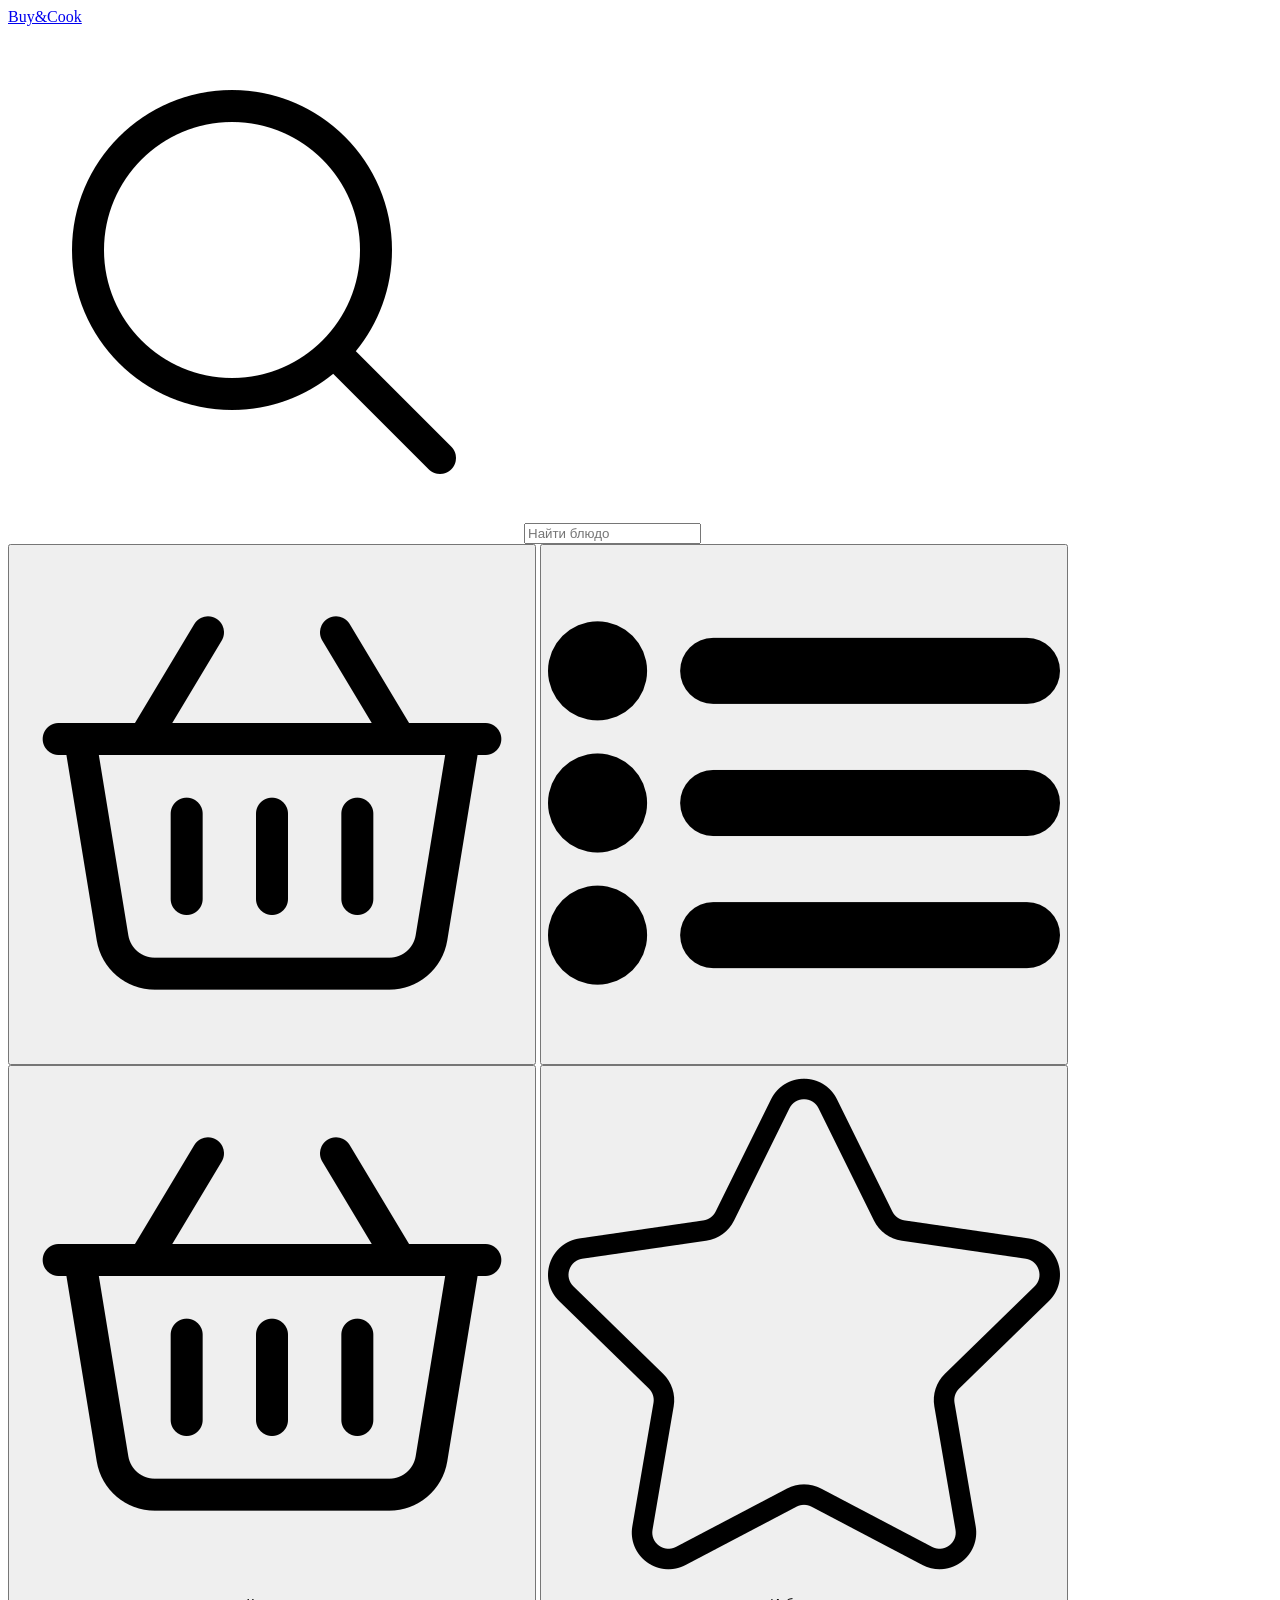
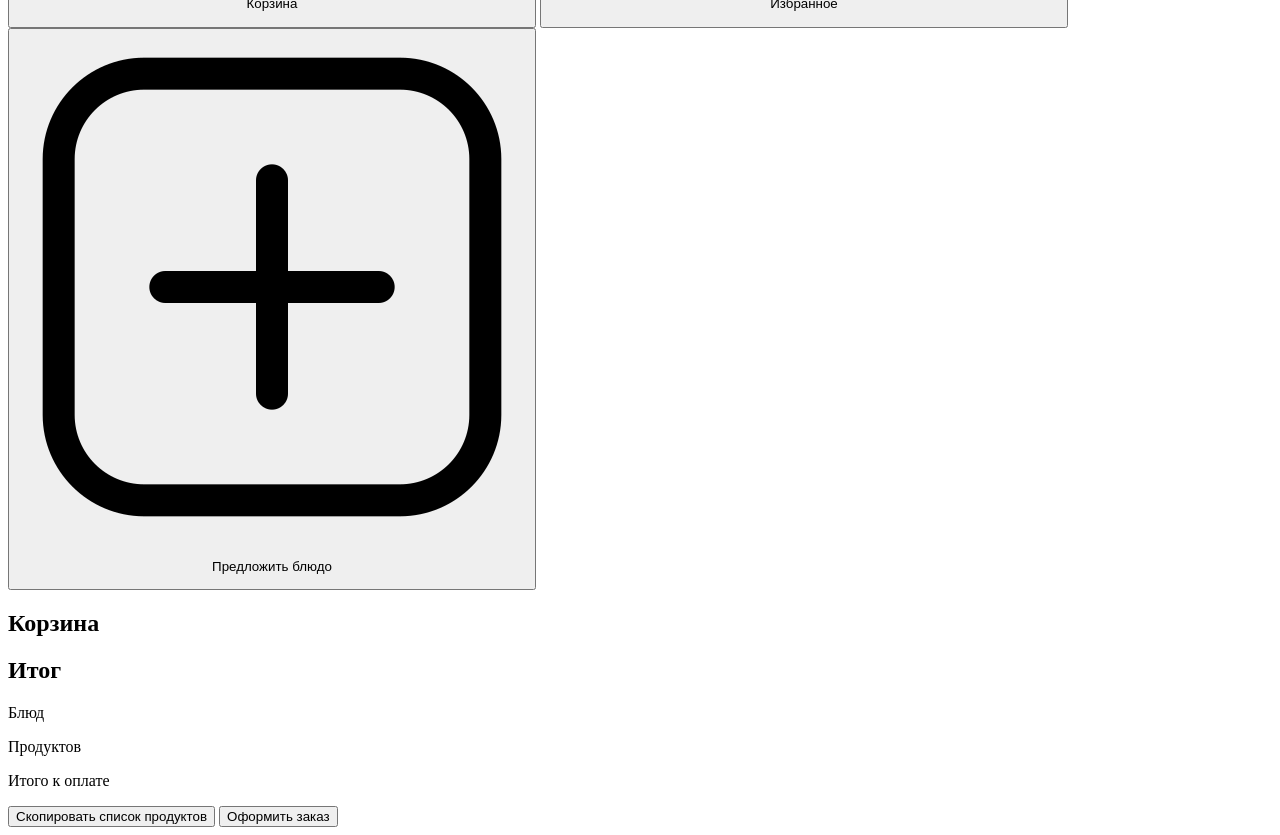
==== cart.html @ 434c994c "add cart page" ====
<!DOCTYPE html>
<html lang="ru">
<head>
    <meta charset="UTF-8">
    <meta name="viewport" content="width=device-width, initial-scale=1.0">
    <link rel="stylesheet" href="style.css">
    <title>Buy&Cook</title>
</head>
<body>
    <header>
        <nav>
            <a href="#" id="buy_cook">Buy&Cook</a>
            <form class="search">
                <img class="headers_img" src="images/magnifier.png" alt="поиск">
                <input type="search" id="search_input" placeholder="Найти блюдо">
            </form>
            <button id="cart" type="button">
                <img class="headers_img" src="images/basket.png" alt="корзина">
            </button>
            <button id="list" type="button">
                <img class="headers_img" src="images/list.png" alt="список">
            </button>
            <div class="menu">
                <button id="cart_dial" type="button">
                    <img class="headers_img" src="images/basket.png" alt="корзина">
                    <p>Корзина</p>
                </button>
                <button id="star" type="button">
                    <img class="headers_img" src="images/star.png" alt="звезда"> 
                    <p>Избранное</p>
                </button>
                <!-- <img class="headers_img" src="images/user.png" id="user"> -->
                <button id="plus" type="button">
                    <img class="headers_img" src="images/plus.png" alt="плюс">
                    <p>Предложить блюдо</p>
                </button>   
            </div> 
        </nav> 
    </header>

    <main>
        <section class="sect_cart">
            <h1>Корзина</h1>
            <p id="count_of_products"></p>
            <section id="cart_products"></section>
        </section>
        <section class="sect_result">
            <h2>Итог</h2>
            <p>Блюд</p>
            <p id="num_dish"></p>
            <p>Продуктов</p>
            <p id="num_product"></p>
            <p>Итого к оплате</p>
            <p id="num_result"></p>
            <button type="button" id="btn_copy_list">Скопировать список продуктов</button>
            <button type="button" id="btn_make_order">Оформить заказ</button>
        </section>
    </main>
    <dialog id="form_make_order">
        <h1>Оформление заказа</h1>
        <form id="form_order">
            <h2>Данные для доставки</h2>
            <label for="order_name">Имя</label>
            <input type="text" id="order_name" required placeholder="Иван">
            <label for="order_surname">Фамилия</label>
            <input type="text" id="order_surname" required placeholder="Иванов">
            <label for="order_address">Адрес доставки</label>
            <input type="text" id="order_address" required placeholder="Город, Улица, Дом, Квартира">
            <label for="order_number">Контактный номер</label>
            <input type="tel" id="order_number" required placeholder="+7 900 000-00-00">
            <button type="submit" id="btn_send_order">Создать заказ</button>
        </form>
        <div id="order_info">
            <h2>Ваш заказ</h2>
            <section id="order_summary"></section>
        </div>
    </dialog>
    <dialog id="add_recipe">
        <h1>Предложить блюдо</h1>
        <p id="sec_text_in_add">Выберите, насколько подробно хотите рассказать.</p>
        <button type="button" id="idea_recipe">Идея</button>
        <button type="button" id="only_rec_recipe">Рецепт</button>
        <button type="button" id="full_dish_recipe">Полное блюдо</button>
        <form class="idea">
            <label for="idea_text">Опишите вашу идею блюда</label>
            <textarea id="idea_text" placeholder="Например: хочу набор для домашней шаурмы" required></textarea>
            <button type="submit" id="btn_send_idea">Отправить идею</button>
        </form>
        <form class="only_rec">
            <label for="only_rec_name">Название блюда *</label>
            <input id="only_rec_name" type="text" placeholder="Например, Том Ям" required>
            <label for="only_rec_rec">Рецепт *</label>
            <textarea id="only_rec_rec" placeholder="Опишите шаги приготовления" required></textarea>
            <label for="only_rec_list">Список продуктов — необязательно</label>
            <textarea id="only_rec_list" placeholder="Одна строка - один продукт"></textarea>
            <button type="submit" id="btn_send_only_rec">Предложить рецепт</button>
        </form>
        <form class="full_dish">
            <label for="full_dish_img">Изображение блюда *</label>
            <input id="full_dish_img" type="file" accept="image/*" required>
            <label for="full_dish_name">Название блюда *</label>
            <input id="full_dish_name" type="text" placeholder="Например, Том Ям" required>
            <label for="full_dish_rec">Рецепт *</label>
            <textarea id="full_dish_rec" placeholder="Опишите шаги приготовления" required></textarea>
            <label for="full_dish_list">Список продуктов *</label>
            <textarea id="full_dish_list" placeholder="Лапша - 300 г Говядина - 400 г" required></textarea>
            <label for="full_dish_num">Количество порций</label>
            <input id="full_dish_num" type="number" value="2" min="1" step="1">
            <label for="full_dish_cost">Примерная стоимость, ₽</label>
            <input id="full_dish_cost" type="number" placeholder="700" min="0">
            <button type="submit" id="btn_send_full_dish">Добавить блюдо</button>
        </form>
    </dialog>
    <script src="script.js"></script>   
</body>
</html>
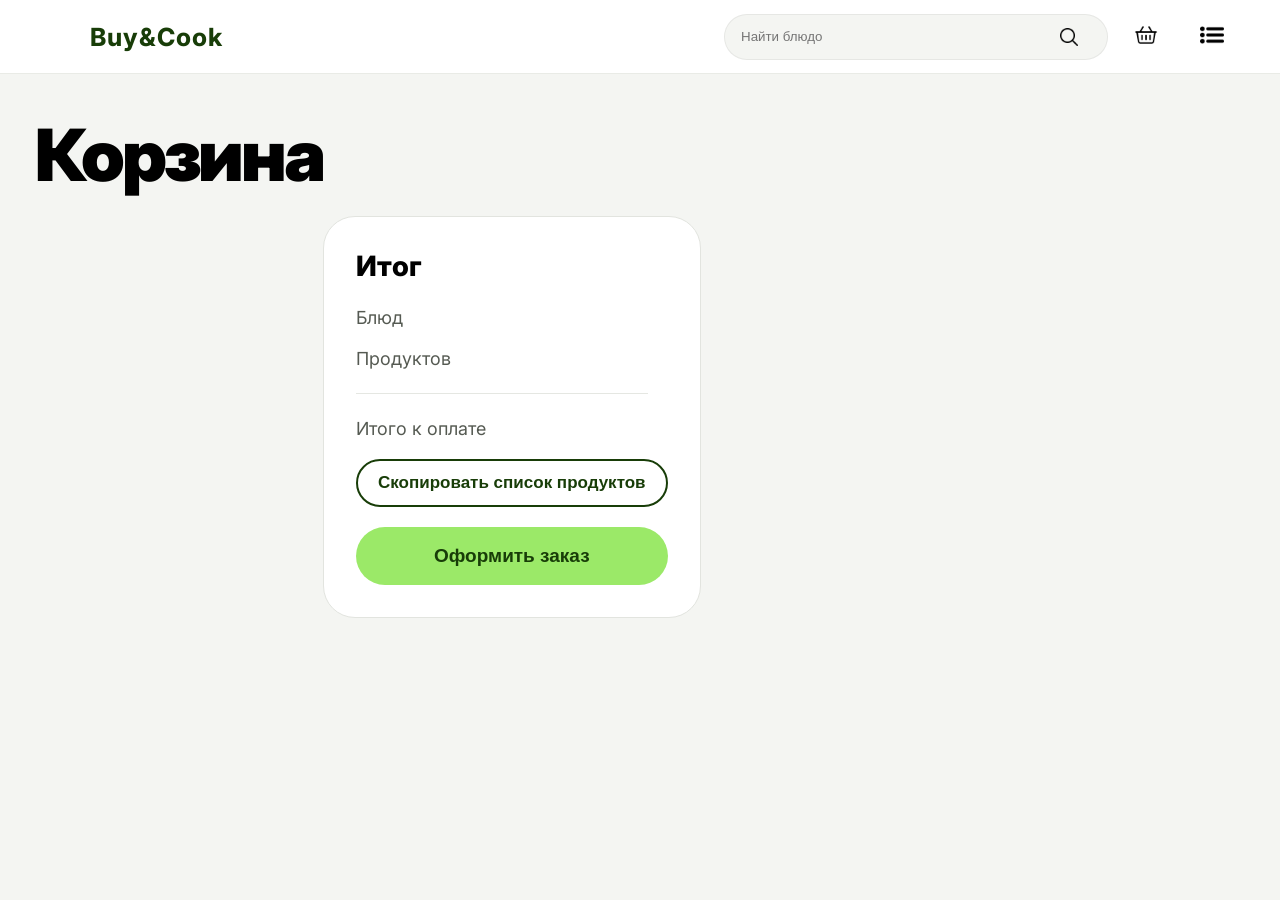
==== commit ee489ba1: "begining of css" ====
--- a/cart.html
+++ b/cart.html
@@ -4,6 +4,8 @@
     <meta charset="UTF-8">
     <meta name="viewport" content="width=device-width, initial-scale=1.0">
     <link rel="stylesheet" href="style.css">
+    <link rel="preconnect" href="https://fonts.googleapis.com">
+    <link href="https://fonts.googleapis.com/css2?family=Inter:wght@400;500;600;700;800;900&display=swap" rel="stylesheet">
     <title>Buy&Cook</title>
 </head>
 <body>
@@ -11,8 +13,8 @@
         <nav>
             <a href="#" id="buy_cook">Buy&Cook</a>
             <form class="search">
+                <input type="search" id="search_input" placeholder="Найти блюдо">
                 <img class="headers_img" src="images/magnifier.png" alt="поиск">
-                <input type="search" id="search_input" placeholder="Найти блюдо">
             </form>
             <button id="cart" type="button">
                 <img class="headers_img" src="images/basket.png" alt="корзина">
@@ -39,22 +41,24 @@
     </header>
 
     <main>
-        <section class="sect_cart">
-            <h1>Корзина</h1>
-            <p id="count_of_products"></p>
-            <section id="cart_products"></section>
-        </section>
-        <section class="sect_result">
-            <h2>Итог</h2>
-            <p>Блюд</p>
-            <p id="num_dish"></p>
-            <p>Продуктов</p>
-            <p id="num_product"></p>
-            <p>Итого к оплате</p>
-            <p id="num_result"></p>
-            <button type="button" id="btn_copy_list">Скопировать список продуктов</button>
-            <button type="button" id="btn_make_order">Оформить заказ</button>
-        </section>
+        <div class="div_cart">
+            <section class="sect_cart">
+                <h1>Корзина</h1>
+                <p id="count_of_products"></p>
+                <section id="cart_products"></section>
+            </section>
+            <section class="sect_result">
+                <h2>Итог</h2>
+                <p>Блюд</p>
+                <p id="num_dish"></p>
+                <p>Продуктов</p>
+                <p id="num_product"></p>
+                <p>Итого к оплате</p>
+                <p id="num_result"></p>
+                <button type="button" id="btn_copy_list">Скопировать список продуктов</button>
+                <button type="button" id="btn_make_order">Оформить заказ</button>
+            </section>
+        </div>
     </main>
     <dialog id="form_make_order">
         <h1>Оформление заказа</h1>
--- a/style.css
+++ b/style.css
@@ -0,0 +1,236 @@
+body{
+    font-family: Inter, system-ui, sans-serif;
+    background-color: #f4f5f2;
+    margin: 0;
+}
+
+#buy_cook{
+    color: #183D08;
+    text-decoration: none;
+    font-weight: 750;
+    font-size: 25px;
+    letter-spacing: 1px;
+}
+
+
+header{
+    background-color: white;
+}
+
+.headers_img{
+    width: 24px;
+    height: 24px;
+    padding: 10px 10px 10px 10px;
+}
+
+#search_img{
+    padding: auto;
+}
+
+.menu{
+    display: none;
+}
+
+button {
+    border: 0;
+    background-color: transparent;
+    cursor: pointer;
+    border-radius: 10px;
+    transition: background-color 0.2s, transform 0.15s;
+}
+
+button:hover {
+    background-color: #f1f3ee;
+}
+
+button:active {
+    transform: scale(0.94);
+}
+
+nav {
+    padding: 12px 20px 12px 90px;
+    display: flex;
+    align-items: center;
+}
+
+.search {
+    background-color: #f4f5f2;
+    display: flex;
+    align-items: center;
+    margin-left: auto;
+    gap: 8px;
+
+    width: 350px;
+    padding: 0 16px;
+
+    border: 1px solid rgba(14, 15, 12, 0.06);
+    border-radius: 30px;
+}
+
+#search_input {
+    flex: 1;
+    min-width: 0;
+
+    background-color: transparent;
+    border: 0;
+
+    padding: 10px 0;
+}
+
+input:focus {
+    outline: none;
+}
+
+input[type="search"]::-webkit-search-cancel-button {
+    -webkit-appearance: none;
+    appearance: none;
+}
+
+#cart{
+    margin-left: 10px;
+    margin-right: 10px;
+}
+
+#list{
+    margin-right: 20px;
+}
+
+h1 {
+    font-weight: 900;
+    font-size: 72px;
+    line-height: 0.98;
+    letter-spacing: -3px;
+    margin: 0 0 20px;
+    line-height: 1;
+}
+
+
+#sec_text_catalog {
+    color: #6f756b;
+    font-size: 19px;
+    line-height: 1.5;
+}
+
+main {
+    padding: 45px 35px 80px;
+
+    display: grid;
+    grid-template-columns: minmax(0, 1fr) 370px;
+    gap: 32px;
+
+    align-items: start;
+}
+
+header {
+    background-color: white;
+    border-bottom: 1px solid #e9ebe6;
+}
+
+.div_cart{
+    display: flex;
+}
+
+.sect_result {
+    margin-top: 97px;
+
+    background-color: white;
+    border: 1px solid #e2e4df;
+    border-radius: 32px;
+
+    padding: 32px;
+
+    display: grid;
+    grid-template-columns: 1fr auto;
+    align-items: center;
+
+    column-gap: 20px;
+    row-gap: 20px;
+}
+
+#count_of_products {
+    margin: 0;
+    color: #6f756b;
+    font-size: 20px;
+}
+
+#cart_products {
+    display: flex;
+    flex-direction: column;
+    gap: 16px;
+
+    margin-top: 38px;
+}
+
+.sect_result h2 {
+    grid-column: 1 / -1;
+
+    margin: 0 0 4px;
+
+    font-size: 28px;
+    font-weight: 800;
+}
+
+.sect_result p {
+    margin: 0;
+    font-size: 18px;
+}
+
+.sect_result p:nth-of-type(odd) {
+    color: #555a52;
+}
+
+#num_dish,
+#num_product {
+    font-weight: 600;
+    color: #111;
+}
+
+.sect_result p:nth-of-type(5),
+#num_result {
+    border-top: 1px solid #e5e7e2;
+    padding-top: 24px;
+    margin-top: 4px;
+}
+
+#num_result {
+    font-size: 38px;
+    font-weight: 900;
+    letter-spacing: -1px;
+}
+
+#btn_copy_list {
+    grid-column: 1 / -1;
+
+    border: 2px solid #183D08;
+    border-radius: 30px;
+
+    padding: 12px 20px;
+
+    color: #183D08;
+    font-size: 17px;
+    font-weight: 700;
+
+    background-color: white;
+}
+
+#btn_copy_list:hover {
+    background-color: #f1f5ee;
+}
+
+#btn_make_order {
+    grid-column: 1 / -1;
+
+    background-color: #9BE968;
+    border-radius: 30px;
+
+    padding: 18px 20px;
+
+    color: #183D08;
+    font-size: 19px;
+    font-weight: 800;
+}
+
+#btn_make_order:hover {
+    background-color: #8ddd5c;
+}
+
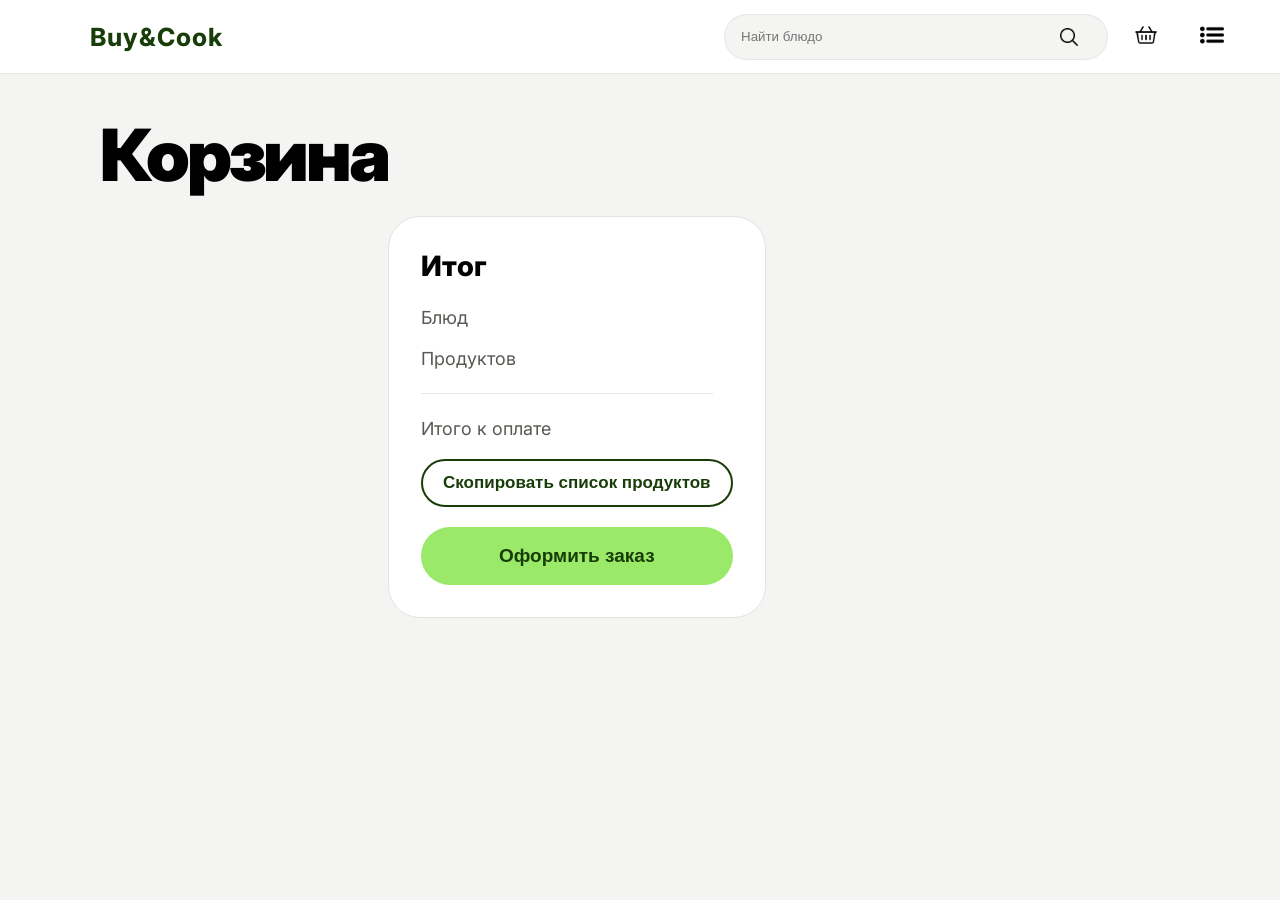
==== commit 1d524440: "css for cards" ====
--- a/cart.html
+++ b/cart.html
@@ -40,7 +40,7 @@
         </nav> 
     </header>
 
-    <main>
+    <main class="cart_main">
         <div class="div_cart">
             <section class="sect_cart">
                 <h1>Корзина</h1>
@@ -59,7 +59,7 @@
                 <button type="button" id="btn_make_order">Оформить заказ</button>
             </section>
         </div>
-    </main>
+    </main> 
     <dialog id="form_make_order">
         <h1>Оформление заказа</h1>
         <form id="form_order">
--- a/style.css
+++ b/style.css
@@ -112,12 +112,17 @@
 }
 
 main {
-    padding: 45px 35px 80px;
-
+    padding: 45px 100px 80px;
+}   
+
+.catalog_main {
+    display: block;
+}
+
+.cart_main {
     display: grid;
     grid-template-columns: minmax(0, 1fr) 370px;
     gap: 32px;
-
     align-items: start;
 }
 
@@ -217,7 +222,7 @@
     background-color: #f1f5ee;
 }
 
-#btn_make_order {
+#btn_make_order, .add_cart_button {
     grid-column: 1 / -1;
 
     background-color: #9BE968;
@@ -230,7 +235,96 @@
     font-weight: 800;
 }
 
-#btn_make_order:hover {
+#btn_make_order:hover, .add_cart_button:hover {
     background-color: #8ddd5c;
 }
 
+#catalog {
+    display: grid;
+    grid-template-columns: repeat(auto-fit, minmax(260px, 1fr));
+    gap: 24px;
+    width: 100%;
+    margin-top: 50px;
+}
+
+.recipe_card {
+    background-color: white;
+    border-radius: 24px;
+    overflow: hidden;
+    box-shadow: rgba(14, 15, 12, 0.06) 0px 0px 0px 1px;
+    transition: transform 0.25s, box-shadow 0.25s;
+}
+
+.recipe_card:hover {
+    transform: translateY(-6px);
+    box-shadow: 0 12px 30px rgba(0, 0, 0, 0.12);
+}
+
+.recipe_image {
+    height: 220px;
+    background-color: white;
+
+    display: flex;
+    justify-content: center;
+    align-items: center;
+
+    position: relative;
+}
+
+
+.favorite_button {
+    position: absolute;
+    top: 15px;
+    right: 15px;
+
+    background-color: white;
+    border-radius: 50%;
+
+    width: 42px;
+    height: 42px;
+
+    margin-right: 10px;
+    margin-top: 10px
+}
+
+.favorite_star {
+    width: 22px;
+    height: 22px;
+}
+
+.recipe_info {
+    padding: 20px;
+}
+
+.recipe_meta{
+    font-size: 13px;
+    color: rgb(106, 108, 106);
+}
+
+.recipe_photo {
+    width: 93%;
+    height: 93%;
+    object-fit: cover;
+    border-radius: 24px;
+}
+
+.recipe_price_row {
+    display: flex;
+    align-items: center;
+    justify-content: space-between;
+}
+
+.recipe_button {
+    border: 1px solid rgb(22, 51, 0);
+    padding: 6px 12px;
+    font-size: 14px;
+    border-radius: 999px;
+}
+
+.add_cart_button {
+    width: 100%;
+    padding: 10px 15px;
+    color: rgb(22, 51, 0);
+    font-size: 15px;
+    font-weight: 700;
+}
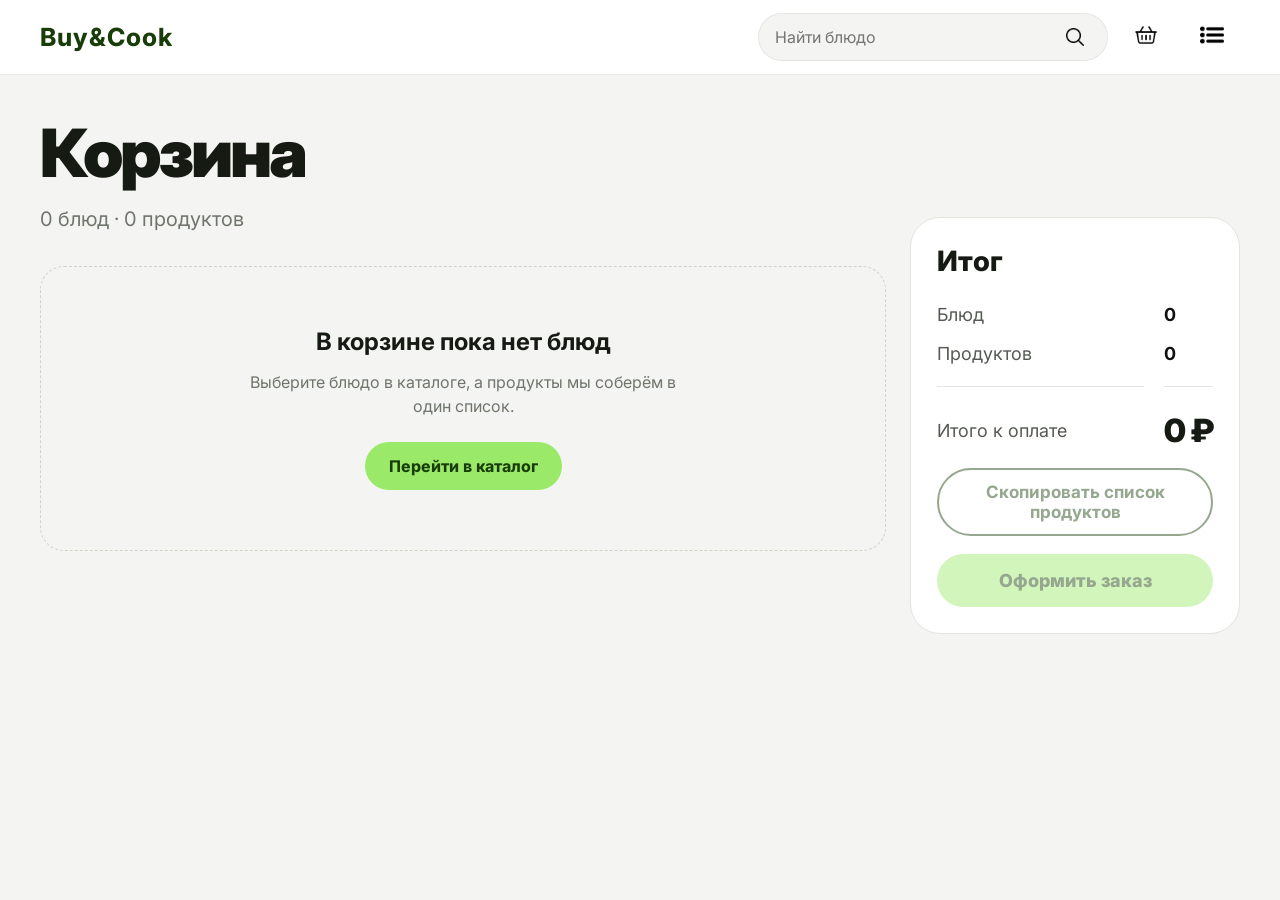
==== commit 32fab760: "add js and json menu" ====
--- a/cart.html
+++ b/cart.html
@@ -31,11 +31,14 @@
                     <img class="headers_img" src="images/star.png" alt="звезда"> 
                     <p>Избранное</p>
                 </button>
-                <!-- <img class="headers_img" src="images/user.png" id="user"> -->
                 <button id="plus" type="button">
                     <img class="headers_img" src="images/plus.png" alt="плюс">
                     <p>Предложить блюдо</p>
                 </button>   
+                <button id="ideas" type="button">
+                    <img class="headers_img" src="images/list.png" alt="идеи">
+                    <p>Идеи</p>
+                </button>
             </div> 
         </nav> 
     </header>
@@ -62,7 +65,7 @@
     </main> 
     <dialog id="form_make_order">
         <h1>Оформление заказа</h1>
-        <form id="form_order">
+        <form id="form_order" novalidate>
             <h2>Данные для доставки</h2>
             <label for="order_name">Имя</label>
             <input type="text" id="order_name" required placeholder="Иван">
@@ -85,12 +88,12 @@
         <button type="button" id="idea_recipe">Идея</button>
         <button type="button" id="only_rec_recipe">Рецепт</button>
         <button type="button" id="full_dish_recipe">Полное блюдо</button>
-        <form class="idea">
+        <form class="idea" novalidate>
             <label for="idea_text">Опишите вашу идею блюда</label>
             <textarea id="idea_text" placeholder="Например: хочу набор для домашней шаурмы" required></textarea>
             <button type="submit" id="btn_send_idea">Отправить идею</button>
         </form>
-        <form class="only_rec">
+        <form class="only_rec" novalidate>
             <label for="only_rec_name">Название блюда *</label>
             <input id="only_rec_name" type="text" placeholder="Например, Том Ям" required>
             <label for="only_rec_rec">Рецепт *</label>
@@ -99,7 +102,7 @@
             <textarea id="only_rec_list" placeholder="Одна строка - один продукт"></textarea>
             <button type="submit" id="btn_send_only_rec">Предложить рецепт</button>
         </form>
-        <form class="full_dish">
+        <form class="full_dish" novalidate>
             <label for="full_dish_img">Изображение блюда *</label>
             <input id="full_dish_img" type="file" accept="image/*" required>
             <label for="full_dish_name">Название блюда *</label>
@@ -109,12 +112,16 @@
             <label for="full_dish_list">Список продуктов *</label>
             <textarea id="full_dish_list" placeholder="Лапша - 300 г Говядина - 400 г" required></textarea>
             <label for="full_dish_num">Количество порций</label>
-            <input id="full_dish_num" type="number" value="2" min="1" step="1">
+            <input id="full_dish_num" type="number" value="2" min="1" max="20" step="1">
             <label for="full_dish_cost">Примерная стоимость, ₽</label>
             <input id="full_dish_cost" type="number" placeholder="700" min="0">
             <button type="submit" id="btn_send_full_dish">Добавить блюдо</button>
         </form>
     </dialog>
+    <dialog id="ideas_dialog">
+        <h1>Ваши идеи</h1>
+        <section id="ideas_list"></section>
+    </dialog>
     <script src="script.js"></script>   
 </body>
-</html>+</html>
--- a/style.css
+++ b/style.css
@@ -12,7 +12,6 @@
     letter-spacing: 1px;
 }
 
-
 header{
     background-color: white;
 }
@@ -31,7 +30,7 @@
     display: none;
 }
 
-button {
+button{
     border: 0;
     background-color: transparent;
     cursor: pointer;
@@ -39,49 +38,45 @@
     transition: background-color 0.2s, transform 0.15s;
 }
 
-button:hover {
+button:hover{
     background-color: #f1f3ee;
 }
 
-button:active {
+button:active{
     transform: scale(0.94);
 }
 
-nav {
+nav{
     padding: 12px 20px 12px 90px;
     display: flex;
     align-items: center;
 }
 
-.search {
+.search{
     background-color: #f4f5f2;
     display: flex;
     align-items: center;
     margin-left: auto;
     gap: 8px;
-
     width: 350px;
     padding: 0 16px;
-
     border: 1px solid rgba(14, 15, 12, 0.06);
     border-radius: 30px;
 }
 
-#search_input {
+#search_input{
     flex: 1;
     min-width: 0;
-
     background-color: transparent;
     border: 0;
-
     padding: 10px 0;
 }
 
-input:focus {
+input:focus{
     outline: none;
 }
 
-input[type="search"]::-webkit-search-cancel-button {
+input[type="search"]::-webkit-search-cancel-button{
     -webkit-appearance: none;
     appearance: none;
 }
@@ -95,7 +90,7 @@
     margin-right: 20px;
 }
 
-h1 {
+h1{
     font-weight: 900;
     font-size: 72px;
     line-height: 0.98;
@@ -104,29 +99,28 @@
     line-height: 1;
 }
 
-
-#sec_text_catalog {
+#sec_text_catalog{
     color: #6f756b;
     font-size: 19px;
     line-height: 1.5;
 }
 
-main {
+main{
     padding: 45px 100px 80px;
-}   
-
-.catalog_main {
+}
+
+.catalog_main{
     display: block;
 }
 
-.cart_main {
+.cart_main{
     display: grid;
     grid-template-columns: minmax(0, 1fr) 370px;
     gap: 32px;
     align-items: start;
 }
 
-header {
+header{
     background-color: white;
     border-bottom: 1px solid #e9ebe6;
 }
@@ -135,111 +129,95 @@
     display: flex;
 }
 
-.sect_result {
+.sect_result{
     margin-top: 97px;
-
     background-color: white;
     border: 1px solid #e2e4df;
     border-radius: 32px;
-
     padding: 32px;
-
     display: grid;
     grid-template-columns: 1fr auto;
     align-items: center;
-
     column-gap: 20px;
     row-gap: 20px;
 }
 
-#count_of_products {
+#count_of_products{
     margin: 0;
     color: #6f756b;
     font-size: 20px;
 }
 
-#cart_products {
+#cart_products{
     display: flex;
     flex-direction: column;
     gap: 16px;
-
     margin-top: 38px;
 }
 
-.sect_result h2 {
+.sect_result h2{
     grid-column: 1 / -1;
-
     margin: 0 0 4px;
-
     font-size: 28px;
     font-weight: 800;
 }
 
-.sect_result p {
+.sect_result p{
     margin: 0;
     font-size: 18px;
 }
 
-.sect_result p:nth-of-type(odd) {
+.sect_result p:nth-of-type(odd){
     color: #555a52;
 }
 
-#num_dish,
-#num_product {
+#num_dish, #num_product{
     font-weight: 600;
     color: #111;
 }
 
-.sect_result p:nth-of-type(5),
-#num_result {
+.sect_result p:nth-of-type(5), #num_result{
     border-top: 1px solid #e5e7e2;
     padding-top: 24px;
     margin-top: 4px;
 }
 
-#num_result {
+#num_result{
     font-size: 38px;
     font-weight: 900;
     letter-spacing: -1px;
 }
 
-#btn_copy_list {
+#btn_copy_list{
     grid-column: 1 / -1;
-
     border: 2px solid #183D08;
     border-radius: 30px;
-
     padding: 12px 20px;
-
     color: #183D08;
     font-size: 17px;
     font-weight: 700;
-
     background-color: white;
 }
 
-#btn_copy_list:hover {
+#btn_copy_list:hover{
     background-color: #f1f5ee;
 }
 
-#btn_make_order, .add_cart_button {
+#btn_make_order, .add_cart_button{
     grid-column: 1 / -1;
-
     background-color: #9BE968;
     border-radius: 30px;
-
     padding: 18px 20px;
-
     color: #183D08;
     font-size: 19px;
     font-weight: 800;
 }
 
-#btn_make_order:hover, .add_cart_button:hover {
+#btn_make_order:hover, .add_cart_button:hover{
     background-color: #8ddd5c;
 }
 
-#catalog {
+#catalog{
     display: grid;
     grid-template-columns: repeat(auto-fit, minmax(260px, 1fr));
     gap: 24px;
@@ -247,7 +225,7 @@
     margin-top: 50px;
 }
 
-.recipe_card {
+.recipe_card{
     background-color: white;
     border-radius: 24px;
     overflow: hidden;
@@ -255,44 +233,38 @@
     transition: transform 0.25s, box-shadow 0.25s;
 }
 
-.recipe_card:hover {
+.recipe_card:hover{
     transform: translateY(-6px);
     box-shadow: 0 12px 30px rgba(0, 0, 0, 0.12);
 }
 
-.recipe_image {
+.recipe_image{
     height: 220px;
     background-color: white;
-
     display: flex;
     justify-content: center;
     align-items: center;
-
     position: relative;
 }
 
-
-.favorite_button {
+.favorite_button{
     position: absolute;
     top: 15px;
     right: 15px;
-
     background-color: white;
     border-radius: 50%;
-
     width: 42px;
     height: 42px;
-
     margin-right: 10px;
     margin-top: 10px
 }
 
-.favorite_star {
+.favorite_star{
     width: 22px;
     height: 22px;
 }
 
-.recipe_info {
+.recipe_info{
     padding: 20px;
 }
 
@@ -301,30 +273,1626 @@
     color: rgb(106, 108, 106);
 }
 
-.recipe_photo {
+.recipe_photo{
     width: 93%;
     height: 93%;
     object-fit: cover;
     border-radius: 24px;
 }
 
-.recipe_price_row {
+.recipe_price_row{
     display: flex;
     align-items: center;
     justify-content: space-between;
 }
 
-.recipe_button {
+.recipe_button{
     border: 1px solid rgb(22, 51, 0);
     padding: 6px 12px;
     font-size: 14px;
     border-radius: 999px;
 }
 
-.add_cart_button {
+.add_cart_button{
     width: 100%;
     padding: 10px 15px;
     color: rgb(22, 51, 0);
     font-size: 15px;
     font-weight: 700;
+}
+
+.cart_main{
+    display: block;
+}
+
+.div_cart{
+    display: grid;
+    grid-template-columns: minmax(0, 1fr) 370px;
+    gap: 32px;
+    align-items: start;
+}
+
+.sect_cart{
+    min-width: 0;
+}
+
+#cart_products{
+    display: flex;
+    flex-direction: column;
+    gap: 16px;
+    margin-top: 35px;
+}
+
+.cart_card{
+    background-color: white;
+    border: 1px solid #e2e4df;
+    border-radius: 26px;
+    padding: 22px;
+    display: grid;
+    grid-template-columns: 120px minmax(0, 1fr) auto auto auto;
+    gap: 20px;
+    align-items: center;
+    transition: transform 0.2s, box-shadow 0.2s;
+}
+
+.cart_card:hover{
+    transform: translateY(-3px);
+    box-shadow: 0 10px 25px rgba(0, 0, 0, 0.07);
+}
+
+.cart_product_image{
+    width: 120px;
+    height: 120px;
+    object-fit: cover;
+    border-radius: 20px;
+}
+
+.cart_product_info{
+    min-width: 0;
+}
+
+.cart_product_name{
+    margin: 0 0 6px;
+    font-size: 24px;
+    font-weight: 800;
+}
+
+.cart_product_count{
+    margin: 0 0 16px;
+    color: #6f756b;
+    font-size: 15px;
+}
+
+.ingredients_button{
+    padding: 9px 14px;
+    background-color: #f1f3ee;
+    color: #183D08;
+    font-weight: 700;
+    border-radius: 999px;
+}
+
+.cart_portions{
+    display: flex;
+    align-items: center;
+    gap: 10px;
+}
+
+.minus_button, .plus_button{
+    width: 38px;
+    height: 38px;
+    border: 1px solid #dfe3dc;
+    border-radius: 50%;
+    background-color: white;
+    font-size: 22px;
+    font-weight: 600;
+}
+
+.portion_number{
+    min-width: 20px;
+    text-align: center;
+    font-size: 18px;
+    font-weight: 700;
+}
+
+.portions_text{
+    color: #6f756b;
+}
+
+.cart_product_price{
+    margin: 0;
+    font-size: 24px;
+    font-weight: 800;
+    white-space: nowrap;
+}
+
+.delete_product{
+    font-size: 26px;
+    color: #8b8f88;
+    width: 38px;
+    height: 38px;
+    border-radius: 50%;
+}
+
+.delete_product:hover{
+    background-color: #f3f3f1;
+    color: #111;
+}
+
+.sect_result{
+    background-color: white;
+    border: 1px solid #e2e4df;
+    border-radius: 30px;
+    padding: 30px;
+    display: grid;
+    grid-template-columns: 1fr auto;
+    column-gap: 20px;
+    row-gap: 18px;
+}
+
+.sect_result h2{
+    grid-column: 1 / -1;
+    margin: 0 0 8px;
+    font-size: 28px;
+    font-weight: 800;
+}
+
+.sect_result p{
+    margin: 0;
+}
+
+#num_dish, #num_product{
+    font-weight: 700;
+}
+
+#num_result{
+    font-size: 32px;
+    font-weight: 900;
+}
+
+#btn_copy_list, #btn_make_order{
+    grid-column: 1 / -1;
+    width: 100%;
+}
+
+#btn_copy_list{
+    padding: 12px;
+    border: 2px solid #183D08;
+    border-radius: 999px;
+    color: #183D08;
+    font-weight: 700;
+    background-color: white;
+}
+
+#btn_make_order{
+    padding: 16px;
+    background-color: #9BE968;
+    border-radius: 999px;
+    color: #183D08;
+    font-size: 18px;
+    font-weight: 800;
+}
+
+#form_make_order{
+    width: min(1150px, calc(100vw - 80px));
+    max-height: calc(100vh - 80px);
+    padding: 32px;
+    border: 0;
+    border-radius: 28px;
+    background-color: #f4f5f2;
+    grid-template-columns: minmax(0, 1fr) 320px;
+    gap: 24px;
+    overflow-y: auto;
+}
+
+#form_make_order[open]{
+    display: grid;
+}
+
+#form_make_order::backdrop{
+    background-color: rgba(14, 15, 12, 0.45);
+}
+
+#form_make_order > h1{
+    grid-column: 1 / -1;
+    margin: 0 0 10px;
+    font-size: 52px;
+    line-height: 1;
+    font-weight: 900;
+    letter-spacing: -2px;
+}
+
+#form_order{
+    background-color: white;
+    border-radius: 28px;
+    padding: 28px;
+    box-shadow: 0 0 0 1px rgba(14, 15, 12, 0.06);
+    display: grid;
+    grid-template-columns: 1fr 1fr;
+    gap: 16px;
+}
+
+#form_order h2{
+    grid-column: 1 / -1;
+    margin: 0 0 4px;
+    font-size: 20px;
+    font-weight: 800;
+}
+
+#form_order label{
+    font-size: 14px;
+    font-weight: 600;
+    margin-bottom: -10px;
+}
+
+#form_order label[for="order_address"], #form_order #order_address, #form_order label[for="order_number"], #form_order #order_number{
+    grid-column: 1 / -1;
+}
+
+#form_order input{
+    height: 50px;
+    box-sizing: border-box;
+    border: 1px solid #c9cec4;
+    border-radius: 10px;
+    padding: 0 16px;
+    background-color: white;
+    font-family: inherit;
+    font-size: 16px;
+    transition: border-color 0.2s;
+}
+
+#form_order input:focus{
+    outline: none;
+    border-color: #163300;
+}
+
+#btn_send_order{
+    grid-column: 1 / -1;
+    height: 58px;
+    margin-top: 4px;
+    border-radius: 999px;
+    background-color: #9fe870;
+    color: #163300;
+    font-size: 17px;
+    font-weight: 800;
+}
+
+#btn_send_order:hover{
+    background-color: #91dc65;
+}
+
+#order_info{
+    background-color: white;
+    border-radius: 28px;
+    padding: 24px;
+    box-shadow: 0 0 0 1px rgba(14, 15, 12, 0.06);
+    align-self: start;
+}
+
+#order_info h2{
+    margin: 0 0 20px;
+    font-size: 20px;
+    font-weight: 800;
+}
+
+.order_summary_item{
+    display: flex;
+    justify-content: space-between;
+    gap: 12px;
+    margin-bottom: 14px;
+    font-size: 15px;
+}
+
+.order_summary_item span:last-child{
+    font-weight: 600;
+    white-space: nowrap;
+}
+
+#form_order{
+    display: grid;
+    grid-template-columns: 1fr 1fr;
+    gap: 12px 20px;
+}
+
+#form_order h2{
+    grid-column: 1 / -1;
+}
+
+label[for="order_name"]{
+    grid-column: 1;
+}
+
+#order_name{
+    grid-column: 1;
+}
+
+label[for="order_surname"]{
+    grid-column: 2;
+    grid-row: 2;
+}
+
+#order_surname{
+    grid-column: 2;
+    grid-row: 3;
+}
+
+label[for="order_address"], #order_address, label[for="order_number"], #order_number, #btn_send_order{
+    grid-column: 1 / -1;
+}
+
+*{
+    box-sizing: border-box;
+}
+
+.headers_img{
+    box-sizing: content-box;
+}
+
+[hidden]{
+    display: none !important;
+}
+
+button, input, textarea{
+    font: inherit;
+}
+
+button:disabled{
+    cursor: default;
+    opacity: .45;
+    transform: none;
+}
+
+button:focus-visible, a:focus-visible, .recipe_card:focus-visible{
+    outline: 3px solid #70bd42;
+    outline-offset: 4px;
+}
+
+body{
+    color: #151a12;
+}
+
+body.modal_open{
+    overflow: hidden;
+}
+
+nav{
+    position: relative;
+    max-width: 1500px;
+    margin: auto;
+    padding: 12px 40px;
+}
+
+main{
+    max-width: 1500px;
+    margin: auto;
+    padding: 45px 40px 80px;
+}
+
+h1{
+    font-size: clamp(36px, 5.2vw, 72px);
+}
+
+.search{
+    padding-right: 4px;
+}
+
+.search:focus-within{
+    border-color: #7fb861;
+    box-shadow: 0 0 0 3px #e6f2de;
+}
+
+.search_button{
+    display: flex;
+    align-items: center;
+    border-radius: 50%;
+}
+
+#cart{
+    position: relative;
+}
+
+#list{
+    margin-right: 0;
+}
+
+.cart_badge{
+    position: absolute;
+    right: -2px;
+    top: 0;
+    min-width: 20px;
+    padding: 2px 5px;
+    background: #9be968;
+    color: #183d08;
+    border-radius: 20px;
+    font-size: 11px;
+    font-weight: 800;
+}
+
+.menu.is_open{
+    display: grid;
+    position: absolute;
+    right: 40px;
+    top: calc(100% - 3px);
+    width: 265px;
+    padding: 8px;
+    border: 1px solid #e2e4df;
+    border-radius: 18px;
+    background: white;
+    box-shadow: 0 15px 45px #17241020;
+    z-index: 10;
+}
+
+.menu button{
+    display: flex;
+    align-items: center;
+    text-align: left;
+    padding: 4px 8px;
+}
+
+.menu p{
+    margin: 0;
+    font-size: 15px;
+    font-weight: 600;
+}
+
+.catalog_toolbar{
+    display: flex;
+    justify-content: space-between;
+    align-items: center;
+    flex-wrap: wrap;
+    gap: 12px;
+    margin-top: 28px;
+}
+
+#catalog{
+    grid-template-columns: repeat(4, minmax(0, 1fr));
+    margin-top: 20px;
+}
+
+.recipe_card{
+    display: flex;
+    flex-direction: column;
+    cursor: pointer;
+}
+
+.recipe_info{
+    display: flex;
+    flex-direction: column;
+    flex: 1;
+    padding: 18px;
+}
+
+.recipe_name{
+    font-size: 19px;
+    line-height: 1.3;
+    margin: 0 0 10px;
+    overflow-wrap: anywhere;
+}
+
+.recipe_meta{
+    margin-bottom: 8px;
+}
+
+.recipe_price_row{
+    margin-top: auto;
+    gap: 8px;
+}
+
+.recipe_price{
+    font-size: 22px;
+    white-space: nowrap;
+}
+
+.image_wrapper{
+    background: #e9eee3;
+    overflow: hidden;
+}
+
+.image_wrapper > img{
+    width: 100%;
+    height: 100%;
+    object-fit: cover;
+    display: block;
+}
+
+.recipe_image{
+    margin: 8px 8px 0;
+    border-radius: 18px;
+    height: 215px;
+    flex-shrink: 0;
+}
+
+.image_placeholder{
+    display: grid;
+    width: 100%;
+    height: 100%;
+    place-content: center;
+    color: #728266;
+    padding: 16px;
+    text-align: center;
+    font-size: 13px;
+    background: linear-gradient(135deg, #eff4e8, #dae9ce);
+}
+
+.favorite_button{
+    margin: 0;
+    top: 10px;
+    right: 10px;
+    color: #183d08;
+    font-size: 30px;
+    line-height: 1;
+    box-shadow: 0 2px 10px #00000010;
+}
+
+.favorite_button.is_favorite{
+    background: #9be968;
+}
+
+.add_cart_button.in_cart{
+    background: #e5f3da;
+}
+
+.muted, .editor_hint{
+    color: #6f756b;
+    font-size: 14px;
+    line-height: 1.5;
+}
+
+.text_button{
+    color: #31571d;
+    font-size: 14px;
+    font-weight: 600;
+    padding: 8px 10px;
+}
+
+.primary_button, #add_recipe button[type="submit"]{
+    background: #9be968;
+    color: #183d08;
+    padding: 14px 24px;
+    border-radius: 999px;
+    font-weight: 750;
+}
+
+.primary_button:hover, #add_recipe button[type="submit"]:hover{
+    background: #8ddd5c;
+}
+
+.empty_state{
+    grid-column: 1 / -1;
+    text-align: center;
+    padding: 60px 24px;
+    border: 1px dashed #cdd6c6;
+    border-radius: 24px;
+}
+
+.empty_state h2{
+    font-size: 24px;
+    margin: 0 0 14px;
+}
+
+.empty_state p{
+    color: #6f756b;
+    max-width: 460px;
+    margin: 0 auto 24px;
+    line-height: 1.5;
+}
+
+.loading_message{
+    grid-column: 1 / -1;
+    padding: 40px;
+    color: #6f756b;
+    text-align: center;
+}
+
+dialog{
+    color: #151a12;
+    border: 0;
+    border-radius: 28px;
+    max-width: calc(100vw - 32px);
+    max-height: calc(100dvh - 40px);
+    padding: 32px;
+    background: white;
+    overflow-y: auto;
+    overscroll-behavior: contain;
+    box-shadow: 0 28px 80px #00000025;
+}
+
+dialog::backdrop{
+    background: #10200870;
+    backdrop-filter: blur(3px);
+}
+
+.app_dialog, #add_recipe{
+    width: 680px;
+}
+
+.close_dialog{
+    position: absolute;
+    top: 14px;
+    right: 14px;
+    width: 38px;
+    height: 38px;
+    border-radius: 50%;
+    background: #ffffffed;
+    color: #183d08;
+    font-size: 28px;
+    z-index: 1;
+    box-shadow: 0 2px 10px #00000010;
+}
+
+.close_dialog:hover{
+    background: #e8f4df;
+}
+
+.dialog_title, #add_recipe h1{
+    margin: 0 34px 12px 0;
+    font-size: 30px;
+    letter-spacing: -1px;
+    font-weight: 850;
+    line-height: 1.15;
+    overflow-wrap: anywhere;
+}
+
+#recipe_dialog{
+    width: 900px;
+    padding: 0;
+}
+
+.recipe_cover{
+    height: 290px;
+}
+
+.recipe_cover > img{
+    object-position: center 55%;
+}
+
+.dialog_body{
+    padding: 28px;
+}
+
+.dish_meta{
+    display: flex;
+    flex-wrap: wrap;
+    gap: 8px;
+    margin: 16px 0 26px;
+}
+
+.dish_meta span{
+    padding: 8px 12px;
+    background: #e5f3da;
+    color: #183d08;
+    border-radius: 20px;
+    font-size: 13px;
+    font-weight: 600;
+}
+
+.recipe_columns{
+    display: grid;
+    grid-template-columns: 1.15fr 1fr;
+    gap: 30px;
+}
+
+.recipe_columns > section{
+    min-width: 0;
+}
+
+.section_label{
+    font-size: 13px;
+    color: #6f756b;
+    text-transform: uppercase;
+    letter-spacing: .7px;
+    margin: 0 0 16px;
+}
+
+.recipe_steps{
+    list-style: none;
+    padding: 0;
+    margin: 0;
+    counter-reset: step;
+}
+
+.recipe_steps li{
+    position: relative;
+    padding-left: 36px;
+    margin-bottom: 18px;
+    font-size: 14px;
+    line-height: 1.6;
+    color: #444b40;
+    overflow-wrap: anywhere;
+}
+
+.recipe_steps li::before{
+    counter-increment: step;
+    content: counter(step);
+    position: absolute;
+    left: 0;
+    top: 1px;
+    width: 25px;
+    height: 25px;
+    border-radius: 50%;
+    background: #183d08;
+    color: white;
+    text-align: center;
+    font-weight: 600;
+    line-height: 25px;
+}
+
+.recipe_ingredient_list{
+    margin: 0;
+    padding: 0;
+    list-style: none;
+}
+
+.recipe_ingredient_list li{
+    display: flex;
+    justify-content: space-between;
+    gap: 14px;
+    border-bottom: 1px solid #e9ebe6;
+    padding: 12px 0;
+    font-size: 14px;
+    line-height: 1.4;
+}
+
+.recipe_ingredient_list li span:first-child{
+    min-width: 0;
+    overflow-wrap: anywhere;
+}
+
+.recipe_ingredient_list li span:last-child{
+    color: #6f756b;
+    text-align: right;
+    flex-shrink: 0;
+    max-width: 45%;
+}
+
+.dialog_footer{
+    display: flex;
+    justify-content: flex-end;
+    padding: 18px 28px;
+    border-top: 1px solid #e9ebe6;
+}
+
+.dialog_footer .add_cart_button{
+    width: auto;
+    min-width: 180px;
+    padding: 14px 22px;
+}
+
+.editor_dish_name{
+    margin: 0 0 22px;
+    font-size: 17px;
+    color: #626a5c;
+}
+
+.editor_hint{
+    margin: 20px 0 8px;
+}
+
+.ingredient_toolbar{
+    display: flex;
+    justify-content: flex-end;
+    gap: 4px;
+    padding-bottom: 6px;
+}
+
+.ingredient_row{
+    display: grid;
+    grid-template-columns: minmax(0, 1fr) 126px 86px;
+    align-items: center;
+    gap: 10px;
+    padding: 13px 0;
+    border-bottom: 1px solid #e9ebe6;
+}
+
+.ingredient_label{
+    display: flex;
+    gap: 11px;
+    align-items: center;
+    cursor: pointer;
+    position: relative;
+    font-size: 14px;
+    line-height: 1.4;
+}
+
+.ingredient_name{
+    overflow-wrap: anywhere;
+}
+
+.ingredient_checkbox{
+    position: absolute;
+    opacity: 0;
+    width: 22px;
+    height: 22px;
+    margin: 0;
+}
+
+.checkbox_mark{
+    width: 22px;
+    height: 22px;
+    border: 1.5px solid #b8c5ad;
+    border-radius: 6px;
+    flex-shrink: 0;
+    position: relative;
+    transition: background .15s;
+}
+
+.ingredient_checkbox:checked + .checkbox_mark{
+    background: #9be968;
+    border-color: #88d157;
+}
+
+.ingredient_checkbox:checked + .checkbox_mark::after{
+    content: "";
+    position: absolute;
+    width: 6px;
+    height: 11px;
+    border: solid #183d08;
+    border-width: 0 2px 2px 0;
+    transform: rotate(45deg);
+    top: 2px;
+    left: 7px;
+}
+
+.ingredient_checkbox:focus-visible + .checkbox_mark{
+    outline: 3px solid #70bd42;
+    outline-offset: 3px;
+}
+
+.checkbox_mark{
+    pointer-events: none;
+}
+
+.ingredient_amount{
+    display: flex;
+    gap: 6px;
+    align-items: center;
+}
+
+.quantity_input{
+    width: 80px;
+    min-width: 0;
+    padding: 8px;
+    border: 1px solid #dbe1d5;
+    border-radius: 9px;
+    text-align: right;
+    background: #fafbf8;
+    color: #151a12;
+    font-size: 14px;
+}
+
+.quantity_input:focus{
+    border-color: #6aab43;
+    box-shadow: 0 0 0 2px #e4f3d9;
+}
+
+.ingredient_unit{
+    font-size: 12px;
+    color: #6f756b;
+}
+
+.ingredient_price{
+    text-align: right;
+    font-weight: 650;
+    font-size: 14px;
+}
+
+.sect_result p:nth-of-type(5), #num_result{
+    align-self: stretch;
+    display: flex;
+    align-items: center;
+}
+
+.ingredient_note{
+    grid-column: 1 / -1;
+    padding-left: 33px;
+    color: #81877c;
+    font-size: 11px;
+}
+
+.excluded .ingredient_name, .excluded .quantity_input, .excluded .ingredient_unit{
+    color: #92988d;
+    text-decoration: line-through;
+}
+
+.excluded .ingredient_price{
+    color: #92988d;
+}
+
+.editor_footer{
+    display: flex;
+    justify-content: space-between;
+    align-items: center;
+    gap: 16px;
+    border-top: 1px solid #e9ebe6;
+    padding-top: 20px;
+}
+
+.editor_total{
+    font-size: 23px;
+}
+
+.div_cart{
+    grid-template-columns: minmax(0, 1fr) 330px;
+    gap: 24px;
+}
+
+.sect_result{
+    padding: 26px;
+    position: sticky;
+    top: 24px;
+}
+
+.cart_card{
+    grid-template-columns: 90px minmax(0, 1fr) auto;
+    gap: 16px;
+    position: relative;
+    padding: 22px;
+}
+
+.cart_card:hover{
+    transform: none;
+}
+
+.cart_product_image{
+    width: 90px;
+    height: 100px;
+    grid-row: span 2;
+}
+
+.cart_product_info{
+    padding-right: 24px;
+}
+
+.cart_product_name{
+    text-align: left;
+    font-size: 19px;
+    padding: 0;
+    line-height: 1.3;
+}
+
+.cart_product_count{
+    font-size: 13px;
+    margin-bottom: 10px;
+}
+
+.cart_card > .cart_portions{
+    grid-column: 2;
+    grid-row: 2;
+    flex-wrap: wrap;
+}
+
+.cart_product_price{
+    grid-column: 3;
+    grid-row: 2;
+    font-size: 23px;
+}
+
+.delete_product{
+    position: absolute;
+    top: 10px;
+    right: 10px;
+}
+
+.ingredients_button{
+    display: inline-flex;
+    align-items: center;
+    gap: 12px;
+}
+
+.ingredients_arrow{
+    width: 7px;
+    height: 7px;
+    border: solid currentColor;
+    border-width: 0 1.5px 1.5px 0;
+    transform: rotate(45deg) translateY(-2px);
+    transition: transform .2s;
+}
+
+.ingredients_button[aria-expanded="true"] .ingredients_arrow{
+    transform: rotate(225deg) translate(-2px, -2px);
+}
+
+.cart_ingredients{
+    grid-column: 1 / -1;
+    border-top: 1px solid #e2e4df;
+    padding-top: 8px;
+}
+
+.cart_portions{
+    gap: 8px;
+}
+
+.portions_text{
+    font-size: 13px;
+}
+
+#form_make_order{
+    width: 1020px;
+}
+
+#form_make_order > h1{
+    font-size: 36px;
+    margin-right: 35px;
+    letter-spacing: -1px;
+}
+
+.form_field{
+    display: flex;
+    flex-direction: column;
+    gap: 8px;
+    min-width: 0;
+}
+
+#form_order .form_field label{
+    margin: 0;
+}
+
+.full_width{
+    grid-column: 1 / -1;
+}
+
+.field_error{
+    display: block;
+    color: #b72f29;
+    font-size: 12px;
+    line-height: 1.4;
+    margin-top: 2px;
+}
+
+input.invalid, textarea.invalid, input[aria-invalid="true"], #form_order input.invalid{
+    border-color: #d44239;
+    background: #fff7f6;
+    box-shadow: 0 0 0 1px #d44239;
+}
+
+.order_total{
+    border-top: 1px solid #e2e4df;
+    padding-top: 18px;
+    font-weight: 800;
+    font-size: 21px;
+}
+
+#add_recipe form{
+    display: flex;
+    flex-direction: column;
+    gap: 9px;
+    margin-top: 22px;
+}
+
+#add_recipe label{
+    font-size: 14px;
+    font-weight: 600;
+    margin-top: 8px;
+}
+
+#add_recipe input, #add_recipe textarea, .copy_area{
+    width: 100%;
+    border: 1px solid #ccd5c5;
+    border-radius: 12px;
+    padding: 12px;
+    background: #fafbf8;
+}
+
+#add_recipe textarea{
+    min-height: 105px;
+    resize: vertical;
+}
+
+#add_recipe input:focus, #add_recipe textarea:focus{
+    outline: 2px solid #a4ce88;
+    outline-offset: 1px;
+}
+
+#add_recipe input[type="number"]{
+    appearance: textfield;
+}
+
+#add_recipe input::-webkit-inner-spin-button, #add_recipe input::-webkit-outer-spin-button{
+    appearance: none;
+    margin: 0;
+}
+
+#add_recipe input::file-selector-button{
+    border: 0;
+    border-radius: 7px;
+    padding: 8px 12px;
+    background: #e1efda;
+    color: #183d08;
+    margin-right: 10px;
+    font: inherit;
+    cursor: pointer;
+}
+
+#add_recipe button[type="submit"]{
+    margin-top: 14px;
+}
+
+.suggestion_tab{
+    padding: 10px 14px;
+    border: 1px solid #d8e0d1;
+    margin: 3px 4px 3px 0;
+    border-radius: 999px;
+    font-size: 14px;
+}
+
+.suggestion_tab.active_tab{
+    color: #183d08;
+    background: #e5f3da;
+    border-color: #add48f;
+}
+
+#sec_text_in_add{
+    color: #6f756b;
+    line-height: 1.5;
+}
+
+#success_dialog{
+    text-align: center;
+    max-width: 530px;
+    padding: 40px 30px;
+}
+
+#success_dialog .dialog_title{
+    margin: 0 0 15px;
+}
+
+#success_dialog p{
+    line-height: 1.5;
+    overflow-wrap: anywhere;
+}
+
+.success_mark{
+    width: 66px;
+    height: 66px;
+    margin: 0 auto 20px;
+    border-radius: 50%;
+    display: grid;
+    place-content: center;
+    background: #e5f3da;
+    color: #3b7d15;
+    font-size: 35px;
+}
+
+#success_dialog .primary_button{
+    margin-top: 16px;
+}
+
+.toast{
+    position: fixed;
+    bottom: 24px;
+    left: 50%;
+    transform: translate(-50%, 15px);
+    background: #183d08;
+    color: white;
+    padding: 14px 22px;
+    border-radius: 16px;
+    box-shadow: 0 6px 30px #00000025;
+    max-width: calc(100vw - 32px);
+    width: max-content;
+    z-index: 1000;
+    font-size: 14px;
+    line-height: 1.5;
+    opacity: 0;
+    pointer-events: none;
+    transition: opacity .2s, transform .2s;
+}
+
+.toast.visible{
+    opacity: 1;
+    transform: translate(-50%, 0);
+}
+
+.copy_area{
+    min-height: 250px;
+    resize: vertical;
+    line-height: 1.7;
+    margin-bottom: 18px;
+}
+
+@media (max-width: 1150px){
+    #catalog{
+        grid-template-columns: repeat(3, minmax(0, 1fr));
+    }
+
+    .div_cart{
+        grid-template-columns: minmax(0, 1fr) 290px;
+        gap: 18px;
+    }
+
+    .sect_result{
+        padding: 22px;
+    }
+
+    .cart_card{
+        grid-template-columns: 75px minmax(0, 1fr);
+    }
+
+    .cart_product_image{
+        width: 75px;
+        height: 85px;
+        grid-row: 1;
+    }
+
+    .cart_card > .cart_portions{
+        grid-column: 1 / -1;
+    }
+
+    .cart_product_price{
+        grid-column: 1 / -1;
+        grid-row: 3;
+    }
+
+    .ingredient_row{
+        grid-template-columns: minmax(0, 1fr) 110px 74px;
+    }
+
+    .quantity_input{
+        width: 68px;
+    }
+}
+
+@media (max-width: 850px){
+    nav{
+        padding: 12px 24px;
+    }
+
+    main{
+        padding: 32px 24px 60px;
+    }
+
+    .search{
+        width: 290px;
+    }
+
+    #catalog{
+        grid-template-columns: repeat(2, minmax(0, 1fr));
+        gap: 20px;
+    }
+
+    .div_cart{
+        grid-template-columns: 1fr;
+    }
+
+    .sect_result{
+        position: static;
+        margin-top: 8px;
+    }
+
+    .cart_card{
+        grid-template-columns: 90px minmax(0, 1fr) auto;
+    }
+
+    .cart_product_image{
+        width: 90px;
+        height: 100px;
+        grid-row: span 2;
+    }
+
+    .cart_card > .cart_portions{
+        grid-column: 2;
+    }
+
+    .cart_product_price{
+        grid-column: 3;
+        grid-row: 2;
+    }
+
+    #form_make_order[open]{
+        grid-template-columns: 1fr;
+    }
+
+    #form_make_order{
+        padding: 26px;
+    }
+
+    #order_info{
+        grid-row: 2;
+    }
+
+    .menu.is_open{
+        right: 24px;
+    }
+}
+
+@media (max-width: 580px){
+    nav{
+        padding: 10px 16px;
+        flex-wrap: wrap;
+        gap: 8px;
+    }
+
+    #buy_cook{
+        font-size: 23px;
+        letter-spacing: 0;
+        margin-right: auto;
+    }
+
+    .search{
+        order: 4;
+        width: 100%;
+        margin-left: 0;
+    }
+
+    #cart{
+        margin: 0;
+    }
+
+    .menu.is_open{
+        right: 16px;
+        top: 62px;
+    }
+
+    main{
+        padding: 28px 16px 50px;
+    }
+
+    h1{
+        font-size: 38px;
+        letter-spacing: -1.6px;
+    }
+
+    #sec_text_catalog{
+        font-size: 16px;
+    }
+
+    #catalog{
+        grid-template-columns: 1fr;
+        gap: 18px;
+    }
+
+    .recipe_image{
+        height: 245px;
+    }
+
+    .recipe_name{
+        font-size: 21px;
+    }
+
+    .recipe_info{
+        padding: 18px;
+    }
+
+    .add_cart_button{
+        padding: 13px;
+    }
+
+    .catalog_toolbar{
+        margin-top: 20px;
+        font-size: 13px;
+    }
+
+    dialog, #form_make_order{
+        padding: 22px 16px;
+        max-width: calc(100vw - 20px);
+        max-height: calc(100dvh - 24px);
+        border-radius: 22px;
+    }
+
+    .dialog_title, #add_recipe h1{
+        font-size: 26px;
+        margin-right: 35px;
+    }
+
+    #recipe_dialog{
+        padding: 0;
+    }
+
+    .recipe_cover{
+        height: 220px;
+    }
+
+    .dialog_body{
+        padding: 22px 18px;
+    }
+
+    .recipe_columns{
+        grid-template-columns: 1fr;
+        gap: 24px;
+    }
+
+    .recipe_ingredients{
+        grid-row: 1;
+    }
+
+    .recipe_steps li{
+        font-size: 14px;
+    }
+
+    .dialog_footer{
+        padding: 16px 18px;
+    }
+
+    .dialog_footer .add_cart_button{
+        width: 100%;
+    }
+
+    .ingredient_row{
+        grid-template-columns: minmax(0, 1fr) 104px 70px;
+        gap: 6px;
+        padding: 12px 0;
+    }
+
+    .ingredient_label{
+        font-size: 13px;
+        gap: 8px;
+    }
+
+    .ingredient_amount{
+        gap: 4px;
+    }
+
+    .ingredient_price{
+        font-size: 12px;
+    }
+
+    .quantity_input{
+        width: 65px;
+        padding: 8px 5px;
+    }
+
+    .ingredient_unit{
+        font-size: 11px;
+    }
+
+    .editor_footer{
+        flex-wrap: wrap;
+    }
+
+    .editor_total{
+        font-size: 21px;
+    }
+
+    .cart_card{
+        grid-template-columns: 68px minmax(0, 1fr);
+        padding: 16px;
+        gap: 14px;
+    }
+
+    .cart_product_image{
+        width: 68px;
+        height: 78px;
+        grid-row: 1;
+        border-radius: 12px;
+    }
+
+    .cart_product_name{
+        font-size: 17px;
+    }
+
+    .cart_card > .cart_portions{
+        grid-column: 1 / -1;
+        grid-row: 2;
+    }
+
+    .cart_product_price{
+        grid-column: 1 / -1;
+        grid-row: 3;
+        font-size: 24px;
+    }
+
+    .cart_ingredients .ingredient_row{
+        grid-template-columns: minmax(0, 1fr) 97px 63px;
+    }
+
+    .cart_ingredients .quantity_input{
+        width: 59px;
+    }
+
+    .cart_ingredients .ingredient_label{
+        gap: 6px;
+    }
+
+    .checkbox_mark{
+        width: 20px;
+        height: 20px;
+    }
+
+    .ingredient_checkbox:checked + .checkbox_mark::after{
+        left: 6px;
+        top: 1px;
+    }
+
+    #form_make_order > h1{
+        font-size: 28px;
+    }
+
+    #form_order{
+        grid-template-columns: 1fr;
+        padding: 18px;
+    }
+
+    #order_info{
+        padding: 18px;
+    }
+
+    .sect_result{
+        padding: 24px;
+        border-radius: 24px;
+    }
+
+    #num_result{
+        font-size: 29px;
+    }
+
+    .toast{
+        bottom: 16px;
+        padding: 12px 16px;
+    }
+}
+
+@media (max-width: 420px){
+    .ingredient_row, .cart_ingredients .ingredient_row{
+        grid-template-columns: minmax(0, 1fr) auto;
+        gap: 9px;
+    }
+
+    .ingredient_label{
+        grid-column: 1 / -1;
+        font-size: 14px;
+    }
+
+    .ingredient_amount{
+        padding-left: 28px;
+    }
+
+    .quantity_input, .cart_ingredients .quantity_input{
+        width: 85px;
+    }
+
+    .ingredient_price{
+        font-size: 14px;
+    }
+
+    .ingredient_note{
+        padding-left: 28px;
+    }
+}
+
+
+#ideas_dialog {
+    width: min(850px, calc(100vw - 40px));
+    background-color: #f4f5f2;
+}
+
+#ideas_list {
+    display: grid;
+    grid-template-columns: repeat(
+        auto-fit,
+        minmax(250px, 1fr)
+    );
+    gap: 16px;
+    margin-top: 25px;
+}
+
+.idea_card {
+    background-color: white;
+    border: 1px solid #e2e4df;
+    border-radius: 20px;
+    padding: 20px;
+}
+
+.idea_type {
+    display: inline-block;
+
+    padding: 6px 10px;
+    margin-bottom: 12px;
+
+    background-color: #e5f3da;
+    color: #183d08;
+
+    border-radius: 999px;
+
+    font-size: 12px;
+    font-weight: 700;
+}
+
+.idea_name {
+    margin: 0 0 10px;
+    font-size: 19px;
+}
+
+.idea_text {
+    margin: 0;
+
+    color: #626a5c;
+    line-height: 1.5;
 }
